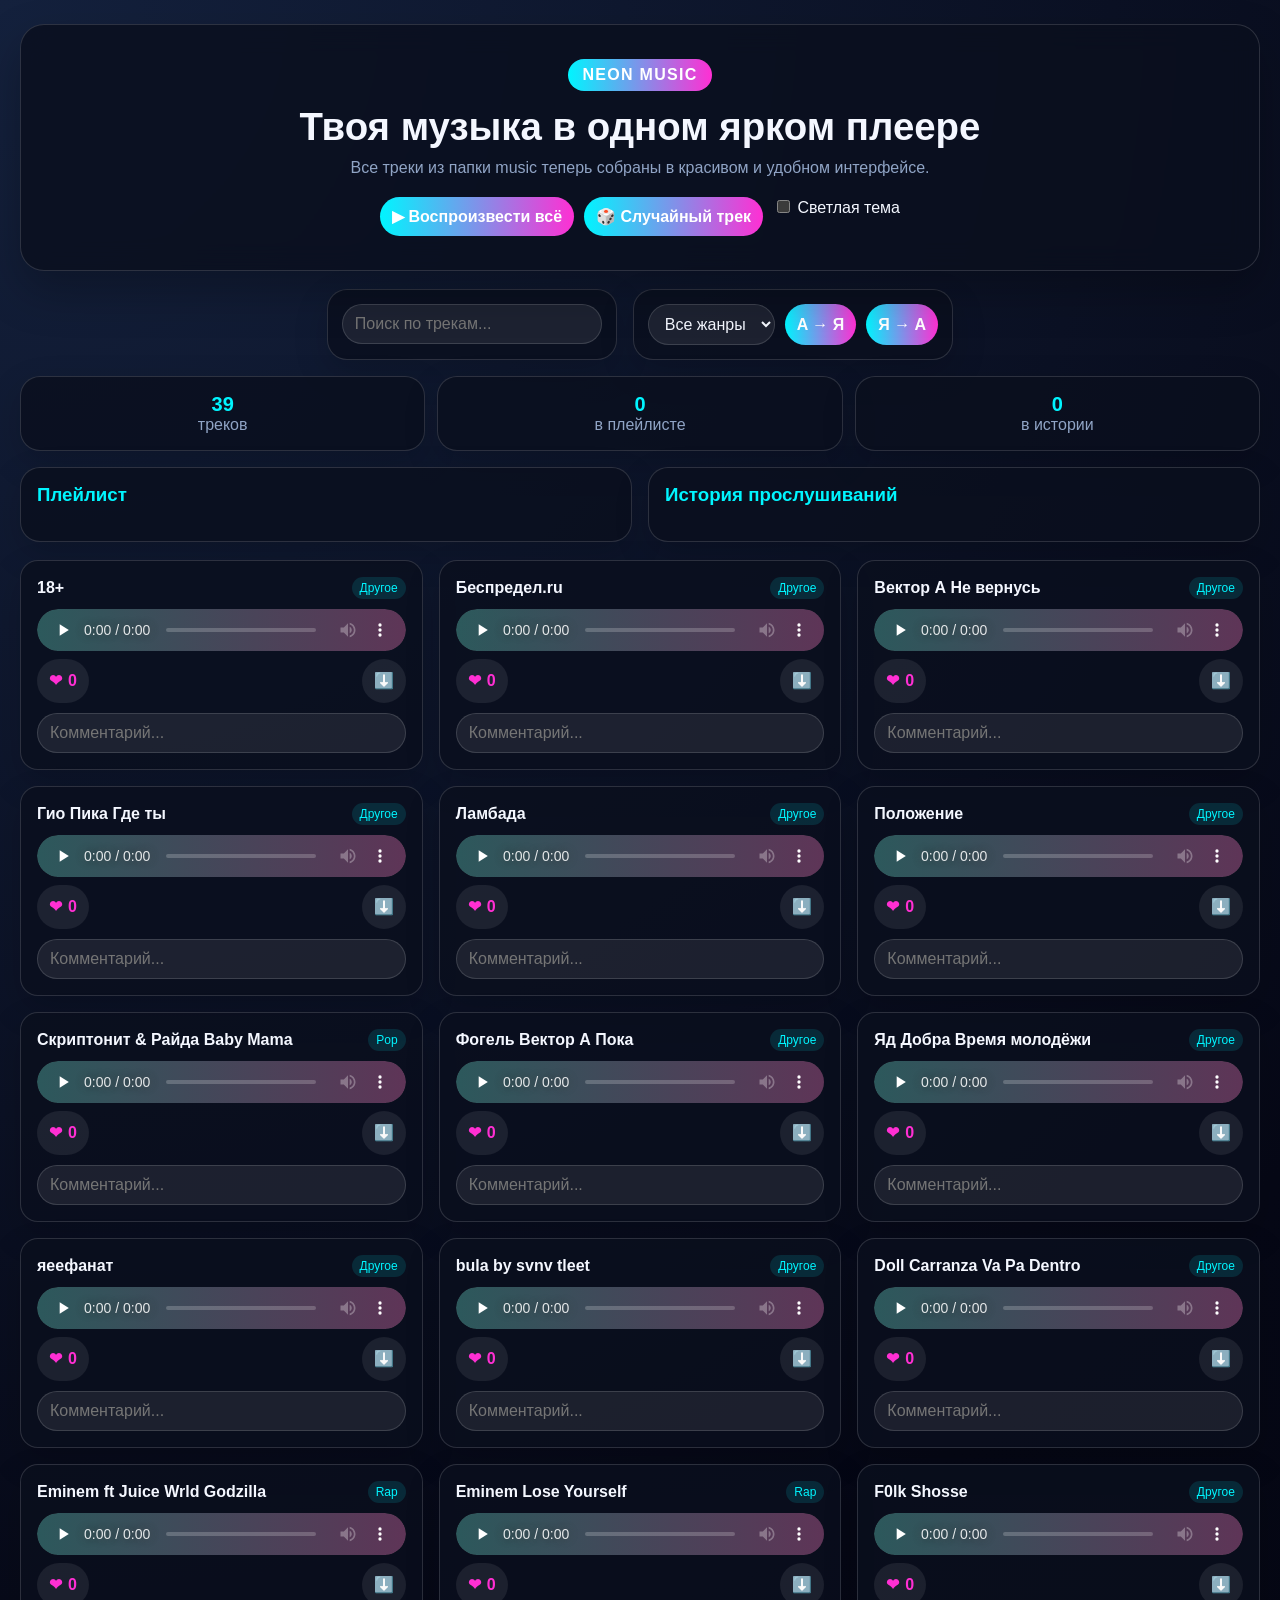
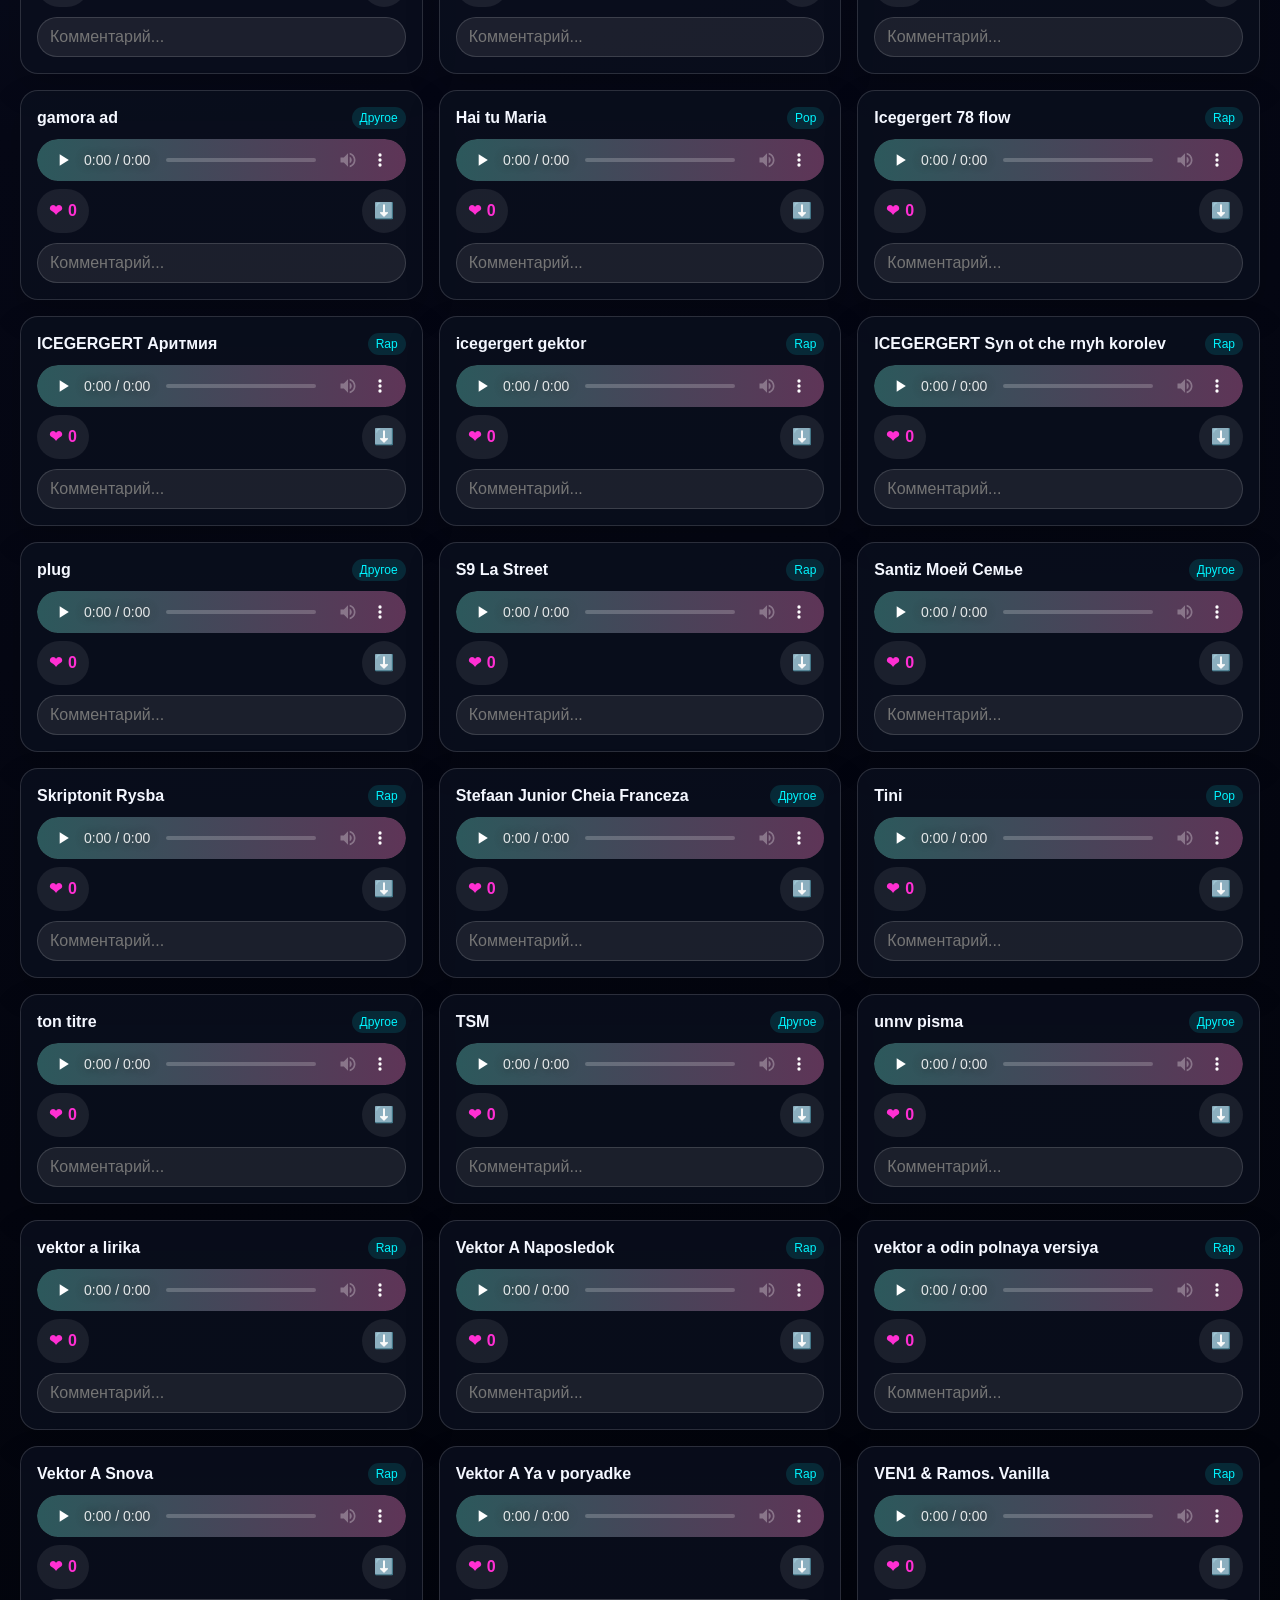
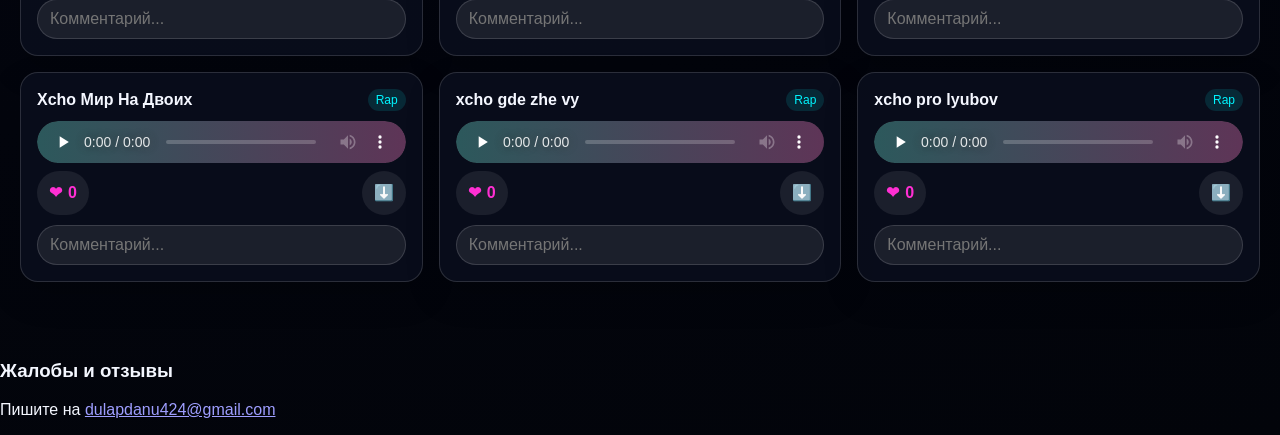
==== index.html @ ed9621d1 "Add files via upload" ====
<!DOCTYPE html>
<html lang="ru">
<head>
  <meta charset="UTF-8">
  <meta name="viewport" content="width=device-width, initial-scale=1.0">
  <title>Neon Music</title>
  <link rel="stylesheet" href="body.css">
</head>
<body>
  <div class="site-shell">
    <header class="hero">
      <div class="hero-badge">Neon Music</div>
      <h1>Твоя музыка в одном ярком плеере</h1>
      <p>Все треки из папки music теперь собраны в красивом и удобном интерфейсе.</p>
      <div class="hero-actions">
        <button onclick="playPlaylist()">▶ Воспроизвести всё</button>
        <button onclick="randomTrack()">🎲 Случайный трек</button>
        <label class="theme-switch"><input type="checkbox" id="themeToggle" onchange="toggleTheme()"> Светлая тема</label>
      </div>
    </header>

    <section class="controls">
      <div class="search-card">
        <input type="text" id="searchInput" placeholder="Поиск по трекам..." oninput="renderTracks()">
      </div>
      <div class="filters-card">
        <select id="genreFilter" onchange="renderTracks()">
          <option value="">Все жанры</option>
          <option value="rap">Rap</option>
          <option value="pop">Pop</option>
          <option value="other">Другое</option>
        </select>
        <button onclick="sortTracks('asc')">A → Я</button>
        <button onclick="sortTracks('desc')">Я → A</button>
      </div>
    </section>

    <section class="stats">
      <div class="stat-card">
        <strong id="trackCount">0</strong>
        <span>треков</span>
      </div>
      <div class="stat-card">
        <strong id="playlistCount">0</strong>
        <span>в плейлисте</span>
      </div>
      <div class="stat-card">
        <strong id="historyCount">0</strong>
        <span>в истории</span>
      </div>
    </section>

    <section class="content-grid">
      <div class="panel">
        <h3>Плейлист</h3>
        <ul id="playlistList"></ul>
      </div>
      <div class="panel">
        <h3>История прослушиваний</h3>
        <ul id="historyList"></ul>
      </div>
    </section>

    <section class="grid" id="tracksGrid"></section>
  </div>

  <div id="notification" class="notification"></div>

  <section class="support-section">
    <h3>Жалобы и отзывы</h3>
    <p>Пишите на <a href="mailto:dulapdanu424@gmail.com">dulapdanu424@gmail.com</a></p>
  </section>

  <script>
    const STORAGE_KEY = 'neonMusicState_v2';
    const initialFiles = [
      '18+.mp3',
      'bula-by-svnv-tleet.mp3',
      'Doll Carranza Va Pa Dentro.mp3',
      'Eminem - Lose Yourself.mp3',
      'Eminem_ft_Juice_Wrld_-_Godzilla.mp3',
      'F0lk_Shosse.mp3',
      'gamora-ad.mp3',
      'Hai_tu_Maria.mp3',
      'ICEGERGERT - Аритмия.mp3',
      'icegergert-gektor.mp3',
      'Icegergert_78_flow.mp3',
      'ICEGERGERT_Syn_ot_che_rnyh_korolev.mp3',
      'plug.mp3',
      'S9 La Street.mp3',
      'Santiz_-_Моей_Семье.mp3',
      'Skriptonit_Rysba.mp3',
      'Stefaan Junior - Cheia Franceza.mp3',
      'Tini.mp4',
      'ton_titre.mp3',
      'TSM.mp3',
      'unnv_pisma.mp3',
      'vektor-a-lirika.mp3',
      'vektor-a-odin-polnaya-versiya.mp3',
      'Vektor_A_-_Naposledok.mp3',
      'Vektor_A_Snova.mp3',
      'Vektor_A_Ya_v_poryadke.mp3',
      'VEN1 & Ramos. - Vanilla.mp3',
      'Xcho - Мир На Двоих.mp3',
      'xcho-gde-zhe-vy.mp3',
      'xcho-pro-lyubov.mp3',
      'Беспредел.ru.mp3',
      'Вектор А - Не вернусь.mp3',
      'Гио Пика - Где ты.mp3',
      'Ламбада.mp3',
      'Положение.mp4',
      'Скриптонит & Райда - Baby Mama.mp3',
      'Фогель Вектор А - Пока.mp3',
      'Яд Добра - Время молодёжи.mp3',
      'яеефанат.mp3'
    ];

    let trackData = [];
    let currentSort = 'asc';
    const playlist = [];
    const history = [];

    function formatTitle(file) {
      return file
        .replace(/\.(mp3|mpeg|mp4)$/i, '')
        .replace(/[_-]+/g, ' ')
        .replace(/\s+/g, ' ')
        .trim();
    }

    function detectGenre(file) {
      const lower = file.toLowerCase();
      if (/(eminem|skriptonit|icegergert|vektor|xcho|s9|ramos|rap)/i.test(lower)) return 'rap';
      if (/(maria|vanilla|love|baby|last|pop|tini)/i.test(lower)) return 'pop';
      return 'other';
    }

    function buildSourcePath(file) {
      return encodeURI(file);
    }

    function getInitialTracks() {
      return initialFiles.map((file, index) => ({
        id: `initial-${index}`,
        title: formatTitle(file),
        file,
        sourcePath: buildSourcePath(file),
        genre: detectGenre(file),
        likes: 0,
        comments: []
      }));
    }

    function saveState(data) {
      localStorage.setItem(STORAGE_KEY, JSON.stringify(data));
    }

    function loadState() {
      try {
        const raw = localStorage.getItem(STORAGE_KEY);
        if (raw) {
          const parsed = JSON.parse(raw);
          if (Array.isArray(parsed) && parsed.length) {
            return parsed;
          }
        }
      } catch (error) {
        console.warn('Не удалось прочитать локальное хранилище', error);
      }
      const initial = getInitialTracks();
      saveState(initial);
      return initial;
    }

    function escapeHtml(text) {
      return String(text)
        .replace(/&/g, '&amp;')
        .replace(/</g, '&lt;')
        .replace(/>/g, '&gt;')
        .replace(/\"/g, '&quot;')
        .replace(/'/g, '&#39;');
    }

    async function loadTracks() {
      trackData = loadState();
      renderTracks();
    }

    function createTrackCard(track) {
      const card = document.createElement('article');
      card.className = 'track-card';
      card.dataset.genre = track.genre;
      const source = track.sourcePath || buildSourcePath(track.file);
      const commentsMarkup = (track.comments || []).map(comment => `<p class="comment-item">${escapeHtml(comment.text)}</p>`).join('');
      card.innerHTML = `
        <div class="track-top">
          <h3>${escapeHtml(track.title)}</h3>
          <span class="genre-pill">${track.genre === 'rap' ? 'Rap' : track.genre === 'pop' ? 'Pop' : 'Другое'}</span>
        </div>
        <audio controls preload="none">
          <source src="${source}" type="audio/mpeg">
        </audio>
        <div class="track-actions">
          <button class="like-btn" onclick="likeTrack(this, '${track.id}')" title="Поставить лайк">
            <span class="like-icon">❤</span>
            <span class="like-count">${track.likes || 0}</span>
          </button>
          <a class="download-btn" href="${source}" download title="Скачать трек">⬇️</a>
        </div>
        <div class="comments-box">
          ${commentsMarkup}
          <input type="text" class="comment-input" placeholder="Комментарий..." onkeydown="if(event.key==='Enter'){ addComment(this, '${track.id}') }">
        </div>
      `;
      return card;
    }

    function renderTracks() {
      const query = document.getElementById('searchInput').value.toLowerCase();
      const genre = document.getElementById('genreFilter').value;
      const grid = document.getElementById('tracksGrid');
      const filtered = trackData.filter(track => {
        const matchesQuery = track.title.toLowerCase().includes(query) || (track.sourcePath || '').toLowerCase().includes(query);
        const matchesGenre = !genre || track.genre === genre;
        return matchesQuery && matchesGenre;
      });

      const sorted = [...filtered].sort((a, b) => {
        const result = a.title.localeCompare(b.title, 'ru');
        return currentSort === 'asc' ? result : -result;
      });

      grid.innerHTML = '';
      sorted.forEach(track => grid.appendChild(createTrackCard(track)));
      document.getElementById('trackCount').textContent = sorted.length;
      bindAudioEvents();
    }

    function sortTracks(order) {
      currentSort = order;
      renderTracks();
      showNotification(order === 'asc' ? 'Сортировка: от А до Я' : 'Сортировка: от Я до А');
    }

    function likeTrack(btn, trackId) {
      const current = trackData.find(track => track.id === trackId);
      if (!current) return;
      const liked = btn.classList.toggle('liked');
      const count = btn.querySelector('.like-count');
      current.likes = Math.max(0, Number(current.likes || 0) + (liked ? 1 : -1));
      count.textContent = current.likes;
      saveState(trackData);
      showNotification('Лайк обновлён');
    }

    function addComment(input, trackId) {
      const text = input.value.trim();
      if (!text) return;
      const current = trackData.find(track => track.id === trackId);
      if (!current) return;
      current.comments = current.comments || [];
      current.comments.push({ id: Date.now().toString(), text });
      input.value = '';
      saveState(trackData);
      renderTracks();
      showNotification('Комментарий добавлен');
    }

    function randomTrack() {
      const cards = Array.from(document.querySelectorAll('.track-card'));
      const visible = cards.filter(card => card.style.display !== 'none');
      if (!visible.length) return;
      const index = Math.floor(Math.random() * visible.length);
      visible[index].querySelector('audio').play();
      showNotification(`Случайный трек: ${visible[index].querySelector('h3').textContent}`);
    }

    function toggleTheme() {
      document.body.classList.toggle('light-theme');
    }

    function showNotification(message) {
      const notif = document.getElementById('notification');
      notif.textContent = message;
      notif.classList.add('show');
      clearTimeout(showNotification.timeout);
      showNotification.timeout = setTimeout(() => notif.classList.remove('show'), 2200);
    }

    function bindAudioEvents() {
      const audios = document.querySelectorAll('.track-card audio');
      audios.forEach(audio => {
        audio.onplay = () => {
          audios.forEach(other => {
            if (other !== audio) {
              other.pause();
              other.currentTime = 0;
            }
          });
          const title = audio.closest('.track-card').querySelector('h3').textContent;
          if (!history.includes(title)) {
            history.unshift(title);
            updateHistory();
          }
          if (!playlist.includes(title)) {
            playlist.push(title);
            updatePlaylist();
          }
        };
      });
    }

    function updatePlaylist() {
      const list = document.getElementById('playlistList');
      list.innerHTML = '';
      playlist.slice(0, 8).forEach(track => {
        const li = document.createElement('li');
        li.textContent = track;
        list.appendChild(li);
      });
      document.getElementById('playlistCount').textContent = playlist.length;
    }

    function updateHistory() {
      const list = document.getElementById('historyList');
      list.innerHTML = '';
      history.slice(0, 8).forEach(track => {
        const li = document.createElement('li');
        li.textContent = track;
        list.appendChild(li);
      });
      document.getElementById('historyCount').textContent = history.length;
    }

    function playPlaylist() {
      const audios = Array.from(document.querySelectorAll('.track-card audio'));
      if (!audios.length) return;
      let index = 0;
      const playNext = () => {
        if (index >= audios.length) return;
        audios[index].play();
        audios[index].onended = () => {
          index += 1;
          playNext();
        };
      };
      playNext();
      showNotification('Воспроизведение всего плейлиста');
    }

    loadTracks();
    updatePlaylist();
    updateHistory();
  </script>
</body>
</html>
---- body.css ----
:root {
  color-scheme: dark;
  --bg: #060816;
  --panel: rgba(10, 15, 30, 0.82);
  --panel-2: rgba(255, 255, 255, 0.08);
  --text: #f4f7ff;
  --muted: #90a4c5;
  --accent: #00f5ff;
  --accent-2: #ff2fd3;
  --border: rgba(255, 255, 255, 0.14);
}

* { box-sizing: border-box; }
body {
  margin: 0;
  min-height: 100vh;
  font-family: 'Segoe UI', Tahoma, Geneva, Verdana, sans-serif;
  color: var(--text);
  background: radial-gradient(circle at top left, #14213d 0%, #060816 45%, #02040a 100%);
}

body.light-theme {
  color-scheme: light;
  --bg: #f7f8ff;
  --panel: rgba(255,255,255,0.78);
  --panel-2: rgba(255,255,255,0.7);
  --text: #14213d;
  --muted: #51627a;
  --accent: #0f8fff;
  --accent-2: #ff4eb8;
  --border: rgba(20, 33, 61, 0.12);
  background: linear-gradient(135deg, #e5f0ff 0%, #ffe1f5 100%);
}

.site-shell {
  max-width: 1400px;
  margin: 0 auto;
  padding: 24px 20px 60px;
}

.hero {
  text-align: center;
  padding: 34px 24px;
  border: 1px solid var(--border);
  border-radius: 24px;
  background: var(--panel);
  backdrop-filter: blur(14px);
  box-shadow: 0 20px 45px rgba(0, 0, 0, 0.25);
}

.hero-badge {
  display: inline-block;
  padding: 7px 14px;
  border-radius: 999px;
  background: linear-gradient(90deg, var(--accent), var(--accent-2));
  color: #fff;
  font-weight: 700;
  letter-spacing: 0.08em;
  text-transform: uppercase;
  margin-bottom: 14px;
}

.hero h1 {
  margin: 0 0 10px;
  font-size: clamp(1.8rem, 3vw, 2.8rem);
}

.hero p {
  margin: 0 auto 20px;
  max-width: 700px;
  color: var(--muted);
  font-size: 1rem;
}

.hero-actions, .filters-card, .controls {
  display: flex;
  flex-wrap: wrap;
  justify-content: center;
  gap: 10px;
}

button, select, input {
  font: inherit;
}

button, select, .theme-switch input {
  cursor: pointer;
}

button, select, input[type="text"], input[type="file"], input[type="submit"] {
  padding: 10px 12px;
  border-radius: 999px;
  border: 1px solid var(--border);
  background: var(--panel-2);
  color: var(--text);
}

button {
  background: linear-gradient(90deg, var(--accent), var(--accent-2));
  color: white;
  font-weight: 700;
  border: none;
}

input[type="text"] {
  min-width: 260px;
}

.controls {
  margin-top: 18px;
  gap: 16px;
}

.search-card, .filters-card, .upload-section, .panel, .stat-card {
  border: 1px solid var(--border);
  background: var(--panel);
  border-radius: 20px;
  box-shadow: 0 12px 35px rgba(0, 0, 0, 0.16);
}

.search-card, .filters-card {
  padding: 14px;
}

.stats {
  margin-top: 16px;
  display: grid;
  grid-template-columns: repeat(3, minmax(0, 1fr));
  gap: 12px;
}

.stat-card {
  padding: 16px;
  text-align: center;
}

.stat-card strong {
  display: block;
  font-size: 1.25rem;
  color: var(--accent);
}

.stat-card span {
  color: var(--muted);
}

.upload-section {
  margin-top: 16px;
  padding: 18px;
  text-align: center;
}

.upload-section h2 {
  margin-top: 0;
}

.upload-section form {
  display: flex;
  flex-wrap: wrap;
  justify-content: center;
  gap: 10px;
}

#uploadMsg {
  margin-top: 10px;
  color: var(--accent);
  min-height: 1.2em;
}

.content-grid {
  display: grid;
  grid-template-columns: repeat(2, minmax(0, 1fr));
  gap: 16px;
  margin-top: 16px;
}

.panel {
  padding: 16px;
}

.panel h3 {
  margin-top: 0;
  color: var(--accent);
}

.panel ul {
  list-style: none;
  padding: 0;
  margin: 0;
  display: grid;
  gap: 8px;
}

.panel li {
  color: var(--muted);
  padding: 8px 10px;
  border-radius: 10px;
  background: var(--panel-2);
}

.grid {
  margin-top: 18px;
  display: grid;
  grid-template-columns: repeat(3, minmax(0, 1fr));
  gap: 16px;
}

.track-card {
  padding: 16px;
  border: 1px solid var(--border);
  background: var(--panel);
  border-radius: 18px;
  box-shadow: 0 14px 35px rgba(0, 0, 0, 0.16);
  transition: transform 0.2s ease, box-shadow 0.2s ease;
}

.track-card:hover {
  transform: translateY(-4px);
  box-shadow: 0 16px 38px rgba(0, 0, 0, 0.24);
}

.track-top {
  display: flex;
  align-items: center;
  justify-content: space-between;
  gap: 10px;
  margin-bottom: 10px;
}

.track-top h3 {
  margin: 0;
  font-size: 1rem;
}

.genre-pill {
  padding: 4px 8px;
  border-radius: 999px;
  font-size: 0.75rem;
  background: rgba(0, 245, 255, 0.12);
  color: var(--accent);
  white-space: nowrap;
}

audio {
  width: 100%;
  margin: 8px 0;
  display: block;
  height: 42px;
  border-radius: 999px;
  overflow: hidden;
}

audio::-webkit-media-controls-panel {
  background: linear-gradient(90deg, rgba(0, 245, 255, 0.18), rgba(255, 47, 211, 0.2));
  border-radius: 999px;
}

.track-actions {
  display: flex;
  justify-content: space-between;
  align-items: center;
  gap: 8px;
  margin-top: 8px;
}

.like-btn,
.download-btn {
  display: inline-flex;
  align-items: center;
  justify-content: center;
  min-width: 44px;
  min-height: 44px;
  border-radius: 999px;
  background: var(--panel-2);
  color: var(--accent-2);
  padding: 0 12px;
  font-size: 1rem;
  text-decoration: none;
  transition: transform 0.2s ease, background 0.2s ease, color 0.2s ease;
}

.like-btn:hover,
.download-btn:hover {
  transform: translateY(-1px);
  background: rgba(0, 245, 255, 0.14);
}

.like-btn {
  border: none;
  gap: 6px;
}

.like-btn.liked {
  color: var(--accent);
}

.download-btn {
  color: var(--accent);
}

.comments-box {
  margin-top: 10px;
  display: grid;
  gap: 6px;
}

.comment-item {
  margin: 0;
  padding: 6px 8px;
  border-radius: 8px;
  background: var(--panel-2);
  color: var(--muted);
  font-size: 0.9rem;
}

.comment-input {
  width: 100%;
  padding: 8px 10px;
  border-radius: 999px;
  border: 1px solid var(--border);
  background: var(--panel-2);
  color: var(--text);
}

.notification {
  position: fixed;
  right: 20px;
  bottom: 20px;
  background: var(--panel);
  color: var(--text);
  border: 1px solid var(--border);
  padding: 12px 16px;
  border-radius: 12px;
  opacity: 0;
  pointer-events: none;
  transform: translateY(10px);
  transition: 0.2s ease;
  z-index: 1000;
}

.notification.show {
  opacity: 1;
  transform: translateY(0);
}

@media (max-width: 980px) {
  .grid {
    grid-template-columns: repeat(2, minmax(0, 1fr));
  }
  .stats, .content-grid {
    grid-template-columns: 1fr;
  }
}

@media (max-width: 640px) {
  .site-shell {
    padding: 14px 12px 40px;
  }
  .grid {
    grid-template-columns: 1fr;
  }
  .upload-section form {
    flex-direction: column;
  }
  input[type="text"], input[type="file"] {
    width: 100%;
  }
}
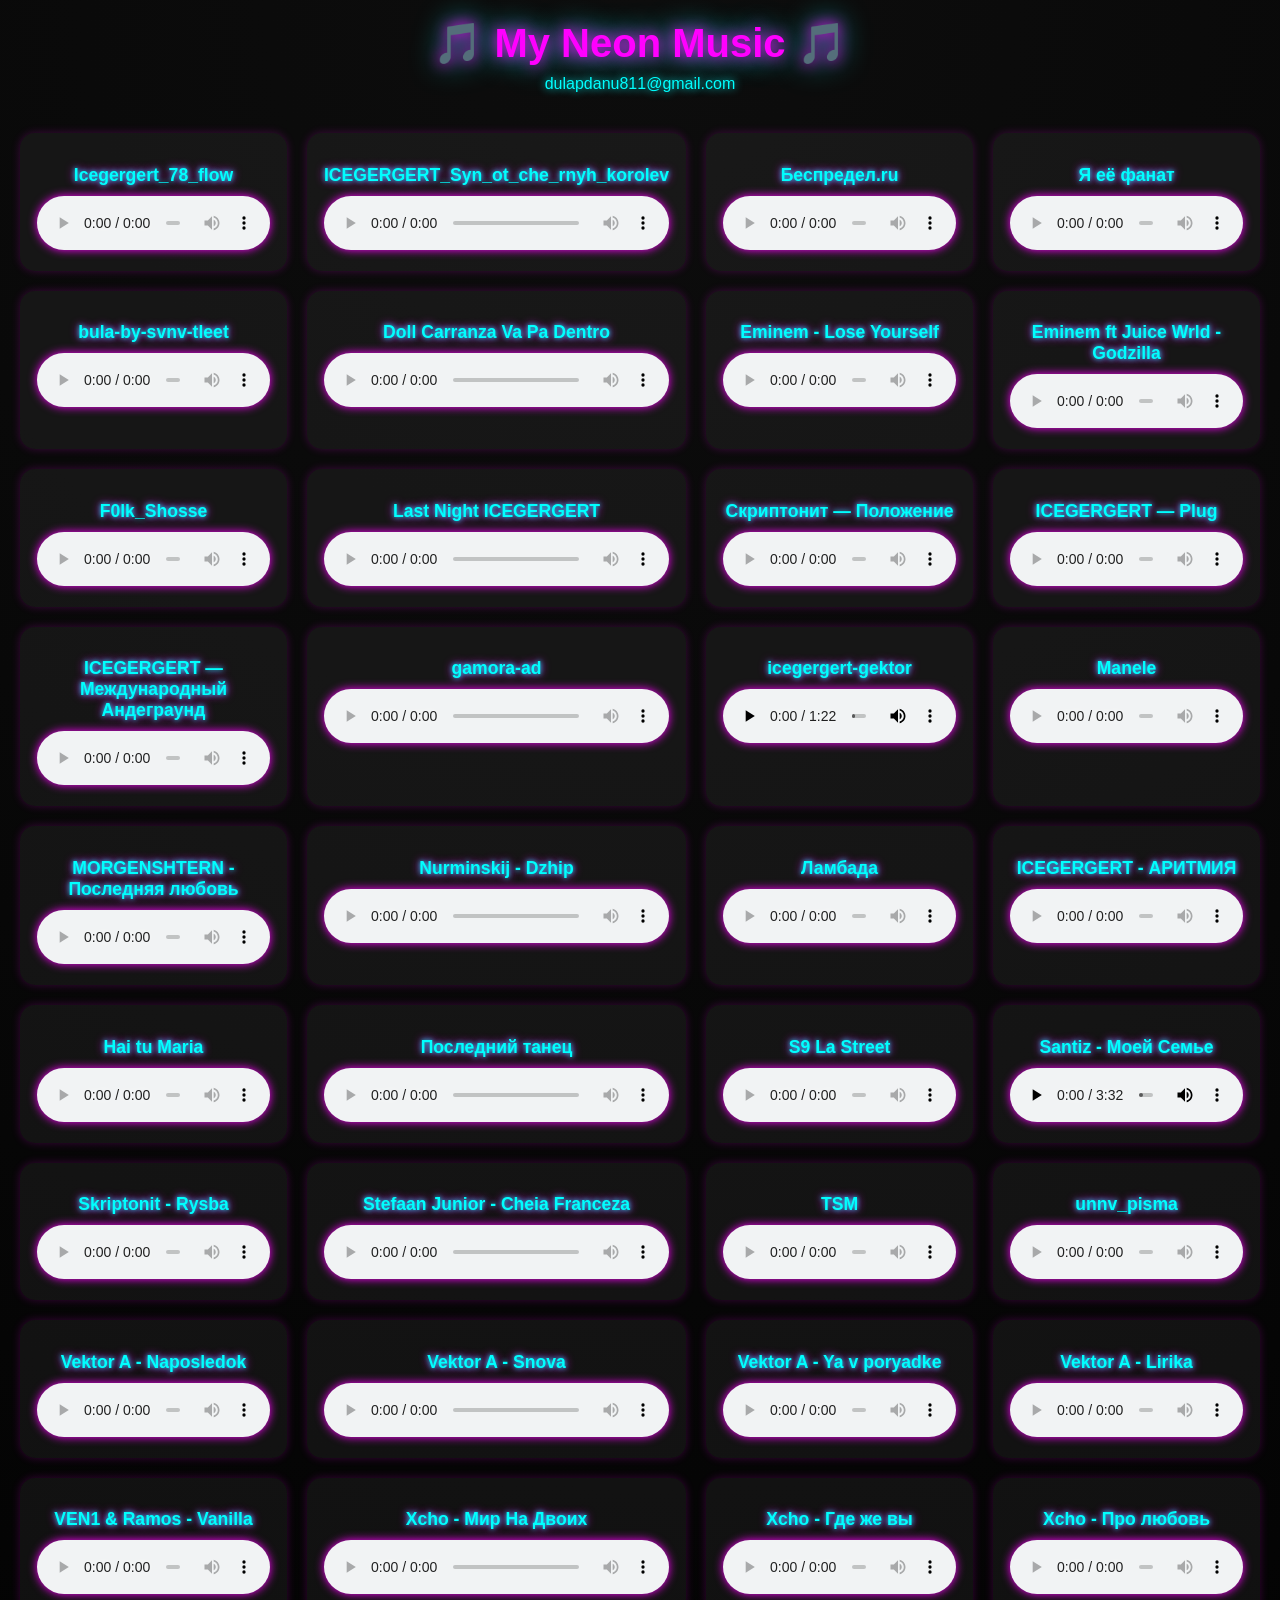
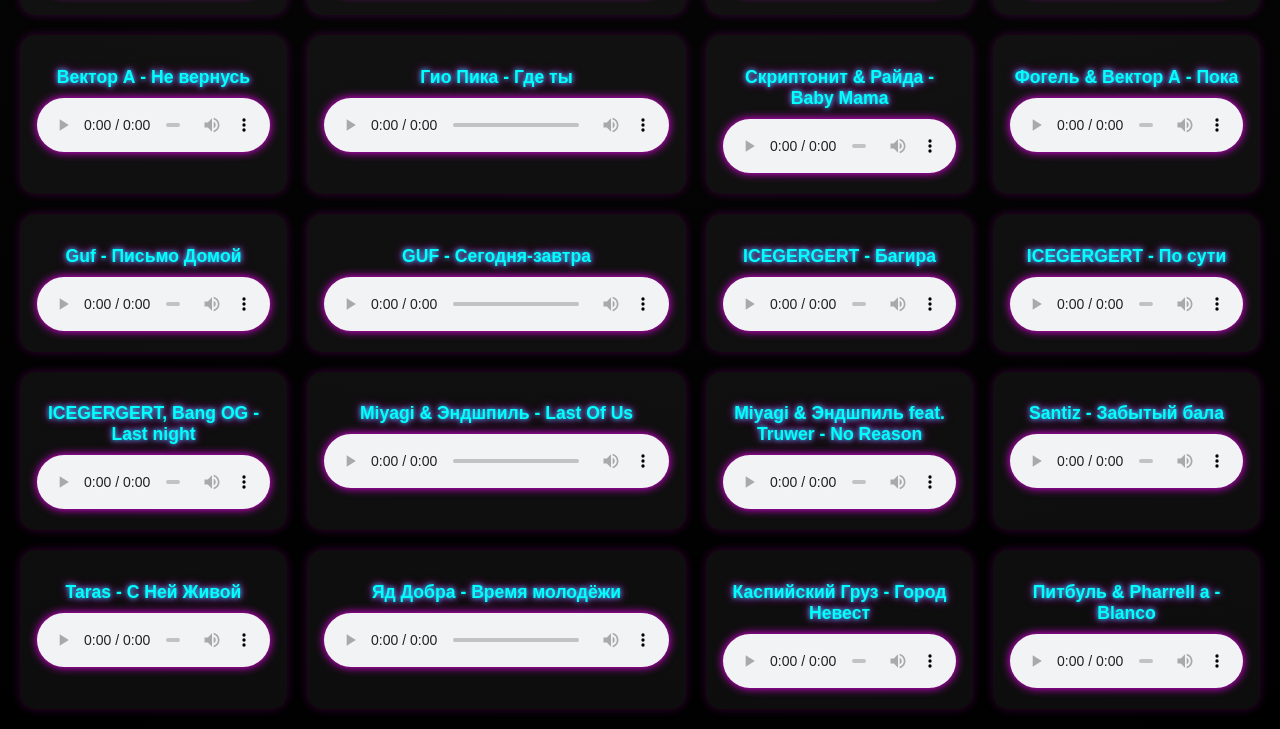
==== commit fb93faa8: "Add files via upload" ====
--- a/index.html
+++ b/index.html
@@ -2,355 +2,97 @@
 <html lang="ru">
 <head>
   <meta charset="UTF-8">
-  <meta name="viewport" content="width=device-width, initial-scale=1.0">
-  <title>Neon Music</title>
+  <title>My Neon Music</title>
   <link rel="stylesheet" href="body.css">
 </head>
 <body>
-  <div class="site-shell">
-    <header class="hero">
-      <div class="hero-badge">Neon Music</div>
-      <h1>Твоя музыка в одном ярком плеере</h1>
-      <p>Все треки из папки music теперь собраны в красивом и удобном интерфейсе.</p>
-      <div class="hero-actions">
-        <button onclick="playPlaylist()">▶ Воспроизвести всё</button>
-        <button onclick="randomTrack()">🎲 Случайный трек</button>
-        <label class="theme-switch"><input type="checkbox" id="themeToggle" onchange="toggleTheme()"> Светлая тема</label>
-      </div>
-    </header>
+  <h1>🎵 My Neon Music 🎵</h1>
+  <p class="email">dulapdanu811@gmail.com</p>
 
-    <section class="controls">
-      <div class="search-card">
-        <input type="text" id="searchInput" placeholder="Поиск по трекам..." oninput="renderTracks()">
-      </div>
-      <div class="filters-card">
-        <select id="genreFilter" onchange="renderTracks()">
-          <option value="">Все жанры</option>
-          <option value="rap">Rap</option>
-          <option value="pop">Pop</option>
-          <option value="other">Другое</option>
-        </select>
-        <button onclick="sortTracks('asc')">A → Я</button>
-        <button onclick="sortTracks('desc')">Я → A</button>
-      </div>
-    </section>
+  <div class="grid">
+    <!-- Колонка 1 -->
+    <div class="column">
+      <div class="track"><h2>Icegergert_78_flow</h2><audio controls><source src="Icegergert_78_flow.mp3" type="audio/mpeg"></audio></div>
+      <div class="track"><h2>ICEGERGERT_Syn_ot_che_rnyh_korolev</h2><audio controls><source src="ICEGERGERT_Syn_ot_che_rnyh_korolev.mp3" type="audio/mpeg"></audio></div>
+      <div class="track"><h2>Беспредел.ru</h2><audio controls><source src="Беспредел.ru.mp3" type="audio/mpeg"></audio></div>
+      <div class="track"><h2>Я её фанат</h2><audio controls><source src="яеефанат.mp3" type="audio/mpeg"></audio></div>
+      <div class="track"><h2>bula-by-svnv-tleet</h2><audio controls><source src="bula-by-svnv-tleet.mp3" type="audio/mpeg"></audio></div>
+      <div class="track"><h2>Doll Carranza Va Pa Dentro</h2><audio controls><source src="Doll Carranza Va Pa Dentro.mp3" type="audio/mpeg"></audio></div>
+      <div class="track"><h2>Eminem - Lose Yourself</h2><audio controls><source src="Eminem - Lose Yourself.mp3" type="audio/mpeg"></audio></div>
+      <div class="track"><h2>Eminem ft Juice Wrld - Godzilla</h2><audio controls><source src="Eminem_ft_Juice_Wrld_-_Godzilla.mp3" type="audio/mpeg"></audio></div>
+      <div class="track"><h2>F0lk_Shosse</h2><audio controls><source src="F0lk_Shosse.mp3" type="audio/mpeg"></audio></div>
+      <div class="track"><h2>Last Night ICEGERGERT</h2><audio controls><source src="ton_titre.mp3.mp3" type="audio/mpeg"></audio></div>
+    </div>
 
-    <section class="stats">
-      <div class="stat-card">
-        <strong id="trackCount">0</strong>
-        <span>треков</span>
-      </div>
-      <div class="stat-card">
-        <strong id="playlistCount">0</strong>
-        <span>в плейлисте</span>
-      </div>
-      <div class="stat-card">
-        <strong id="historyCount">0</strong>
-        <span>в истории</span>
-      </div>
-    </section>
+    <!-- Колонка 2 -->
+    <div class="column">
+      <div class="track"><h2>Скриптонит — Положение</h2><audio controls><source src="Положение.mp3.mp4" type="audio/mpeg"></audio></div>
+      <div class="track"><h2>ICEGERGERT — Plug</h2><audio controls><source src="plug.mp3.mp3" type="audio/mpeg"></audio></div>
+      <div class="track"><h2>ICEGERGERT — Международный Андеграунд</h2><audio controls><source src="last.mp3.mp3" type="audio/mpeg"></audio></div>
+      <div class="track"><h2>gamora-ad</h2><audio controls><source src="gamora-ad.mp3" type="audio/mpeg"></audio></div>
+      <div class="track"><h2>icegergert-gektor</h2><audio controls><source src="icegergert-gektor.mp3" type="audio/mpeg"></audio></div>
+      <div class="track"><h2>Manele</h2><audio controls><source src="Manele.mp3" type="audio/mpeg"></audio></div>
+      <div class="track"><h2>MORGENSHTERN - Последняя любовь</h2><audio controls><source src="MORGENSHTERN-Последняя_любовь.mp3" type="audio/mpeg"></audio></div>
+      <div class="track"><h2>Nurminskij - Dzhip</h2><audio controls><source src="Nurminskij_Dzhip.mp3" type="audio/mpeg"></audio></div>
+      <div class="track"><h2>Ламбада</h2><audio controls><source src="Ламбада.mp3" type="audio/mpeg"></audio></div>
+      <div class="track"><h2>ICEGERGERT - АРИТМИЯ</h2><audio controls><source src="ICEGERGERT - АРИТМИЯ.mp3" type="audio/mpeg"></audio></div>
+    </div>
 
-    <section class="content-grid">
-      <div class="panel">
-        <h3>Плейлист</h3>
-        <ul id="playlistList"></ul>
-      </div>
-      <div class="panel">
-        <h3>История прослушиваний</h3>
-        <ul id="historyList"></ul>
-      </div>
-    </section>
+    <!-- Колонка 3 -->
+    <div class="column">
+      <div class="track"><h2>Hai tu Maria</h2><audio controls><source src="Hai_tu_Maria.mp3" type="audio/mpeg"></audio></div>
+      <div class="track"><h2>Последний танец</h2><audio controls><source src="Tini.mp4" type="audio/mpeg"></audio></div>
+      <div class="track"><h2>S9 La Street</h2><audio controls><source src="S9 La Street.mp3" type="audio/mpeg"></audio></div>
+      <div class="track"><h2>Santiz - Моей Семье</h2><audio controls><source src="Santiz_-_Моей_Семье.mp3" type="audio/mpeg"></audio></div>
+      <div class="track"><h2>Skriptonit - Rysba</h2><audio controls><source src="Skriptonit_Rysba.mp3" type="audio/mpeg"></audio></div>
+      <div class="track"><h2>Stefaan Junior - Cheia Franceza</h2><audio controls><source src="Stefaan Junior - Cheia Franceza.mp3" type="audio/mpeg"></audio></div>
+      <div class="track"><h2>TSM</h2><audio controls><source src="TSM.mp3" type="audio/mpeg"></audio></div>
+      <div class="track"><h2>unnv_pisma</h2><audio controls><source src="unnv_pisma.mp3" type="audio/mpeg"></audio></div>
+      <div class="track"><h2>Vektor A - Naposledok</h2><audio controls><source src="Vektor_A_-_Naposledok.mp3" type="audio/mpeg"></audio></div>
+      <div class="track"><h2>Vektor A - Snova</h2><audio controls><source src="Vektor_A_Snova.mp3" type="audio/mpeg"></audio></div>
+    </div>
 
-    <section class="grid" id="tracksGrid"></section>
+    <!-- Колонка 4 -->
+    <div class="column">
+      <div class="track"><h2>Vektor A - Ya v poryadke</h2><audio controls><source src="Vektor_A_Ya_v_poryadke.mp3" type="audio/mpeg"></audio></div>
+      <div class="track"><h2>Vektor A - Lirika</h2><audio controls><source src="vektor-a-lirika.mp3" type="audio/mpeg"></audio></div>
+      <div class="track"><h2>VEN1 & Ramos - Vanilla</h2><audio controls><source src="VEN1 & Ramos. - Vanilla.mp3" type="audio/mpeg"></audio></div>
+      <div class="track"><h2>Xcho - Мир На Двоих</h2><audio controls><source src="Xcho - Мир На Двоих.mp3" type="audio/mpeg"></audio></div>
+      <div class="track"><h2>Xcho - Где же вы</h2><audio controls><source src="xcho-gde-zhe-vy.mp3" type="audio/mpeg"></audio></div>
+      <div class="track"><h2>Xcho - Про любовь</h2><audio controls><source src="xcho-pro-lyubov.mp3" type="audio/mpeg"></audio></div>
+      <div class="track"><h2>Вектор А - Не вернусь</h2><audio controls><source src="Вектор А - Не вернусь.mp3" type="audio/mpeg"></audio></div>
+      <div class="track"><h2>Гио Пика - Где ты</h2><audio controls><source src="Гио Пика - Где ты.mp3" type="audio/mpeg"></audio></div>
+      <div class="track"><h2>Скриптонит & Райда - Baby Mama</h2><audio controls><source src="Скриптонит & Райда - Baby Mama.mp3" type="audio/mpeg"></audio></div>
+      <div class="track"><h2>Фогель & Вектор А - Пока</h2><audio controls><source src="Фогель Вектор А - Пока.mp3" type="audio/mpeg"></audio></div>
+      <div class="track"><h2>Guf - Письмо Домой</h2><audio controls><source src="Guf - Письмо Домой.mp3" type="audio/mpeg"></audio></div>
+      <div class="track"><h2>GUF - Сегодня-завтра</h2><audio controls><source src="GUF - Сегодня-завтра - startpesni.org.mp3" type="audio/mpeg"></audio></div>
+      <div class="track"><h2>ICEGERGERT - Багира</h2><audio controls><source src="ICEGERGERT - Багира.mp3" type="audio/mpeg"></audio></div>
+      <div class="track"><h2>ICEGERGERT - По сути</h2><audio controls><source src="ICEGERGERT - По сути.mp3" type="audio/mpeg"></audio></div>
+      <div class="track"><h2>ICEGERGERT, Bang OG - Last night</h2><audio controls><source src="ICEGERGERT, Bang OG - Last night.mp3" type="audio/mpeg"></audio></div>
+      <div class="track"><h2>Miyagi & Эндшпиль - Last Of Us</h2><audio controls><source src="Miyagi & Эндшпиль - Last Of Us.mp3" type="audio/mpeg"></audio></div>
+      <div class="track"><h2>Miyagi & Эндшпиль feat. Truwer - No Reason</h2><audio controls><source src="Miyagi & Эндшпиль feat. Truwer - No Reason.mp3" type="audio/mpeg"></audio></div>
+      <div class="track"><h2>Santiz - Забытый бала</h2><audio controls><source src="Santiz_-_Zabytyj_bala_(SkySound.cc).mp3" type="audio/mpeg"></audio></div>
+      <div class="track"><h2>Taras - С Ней Живой</h2><audio controls><source src="Taras - С Ней Живой.mp3" type="audio/mpeg"></audio></div>
+      <div class="track"><h2>Яд Добра - Время молодёжи</h2><audio controls><source src="Яд Добра - Время молодёжи.mp3" type="audio/mpeg"></audio></div>
+      <div class="track"><h2>Каспийский Груз - Город Невест</h2><audio controls><source src="Каспийский Груз - Город Невест.mp3" type="audio/mpeg"></audio></div>
+      <div class="track"><h2>Питбуль & Pharrell a - Blanco</h2><audio controls><source src="Питбуль & Pharrell a - Blanco.mp3" type="audio/mpeg"></audio></div>
+    </div>
   </div>
 
-  <div id="notification" class="notification"></div>
+  <script>
+    document.addEventListener('DOMContentLoaded', () => {
+      const audios = document.querySelectorAll('audio');
 
-  <section class="support-section">
-    <h3>Жалобы и отзывы</h3>
-    <p>Пишите на <a href="mailto:dulapdanu424@gmail.com">dulapdanu424@gmail.com</a></p>
-  </section>
-
-  <script>
-    const STORAGE_KEY = 'neonMusicState_v2';
-    const initialFiles = [
-      '18+.mp3',
-      'bula-by-svnv-tleet.mp3',
-      'Doll Carranza Va Pa Dentro.mp3',
-      'Eminem - Lose Yourself.mp3',
-      'Eminem_ft_Juice_Wrld_-_Godzilla.mp3',
-      'F0lk_Shosse.mp3',
-      'gamora-ad.mp3',
-      'Hai_tu_Maria.mp3',
-      'ICEGERGERT - Аритмия.mp3',
-      'icegergert-gektor.mp3',
-      'Icegergert_78_flow.mp3',
-      'ICEGERGERT_Syn_ot_che_rnyh_korolev.mp3',
-      'plug.mp3',
-      'S9 La Street.mp3',
-      'Santiz_-_Моей_Семье.mp3',
-      'Skriptonit_Rysba.mp3',
-      'Stefaan Junior - Cheia Franceza.mp3',
-      'Tini.mp4',
-      'ton_titre.mp3',
-      'TSM.mp3',
-      'unnv_pisma.mp3',
-      'vektor-a-lirika.mp3',
-      'vektor-a-odin-polnaya-versiya.mp3',
-      'Vektor_A_-_Naposledok.mp3',
-      'Vektor_A_Snova.mp3',
-      'Vektor_A_Ya_v_poryadke.mp3',
-      'VEN1 & Ramos. - Vanilla.mp3',
-      'Xcho - Мир На Двоих.mp3',
-      'xcho-gde-zhe-vy.mp3',
-      'xcho-pro-lyubov.mp3',
-      'Беспредел.ru.mp3',
-      'Вектор А - Не вернусь.mp3',
-      'Гио Пика - Где ты.mp3',
-      'Ламбада.mp3',
-      'Положение.mp4',
-      'Скриптонит & Райда - Baby Mama.mp3',
-      'Фогель Вектор А - Пока.mp3',
-      'Яд Добра - Время молодёжи.mp3',
-      'яеефанат.mp3'
-    ];
-
-    let trackData = [];
-    let currentSort = 'asc';
-    const playlist = [];
-    const history = [];
-
-    function formatTitle(file) {
-      return file
-        .replace(/\.(mp3|mpeg|mp4)$/i, '')
-        .replace(/[_-]+/g, ' ')
-        .replace(/\s+/g, ' ')
-        .trim();
-    }
-
-    function detectGenre(file) {
-      const lower = file.toLowerCase();
-      if (/(eminem|skriptonit|icegergert|vektor|xcho|s9|ramos|rap)/i.test(lower)) return 'rap';
-      if (/(maria|vanilla|love|baby|last|pop|tini)/i.test(lower)) return 'pop';
-      return 'other';
-    }
-
-    function buildSourcePath(file) {
-      return encodeURI(file);
-    }
-
-    function getInitialTracks() {
-      return initialFiles.map((file, index) => ({
-        id: `initial-${index}`,
-        title: formatTitle(file),
-        file,
-        sourcePath: buildSourcePath(file),
-        genre: detectGenre(file),
-        likes: 0,
-        comments: []
-      }));
-    }
-
-    function saveState(data) {
-      localStorage.setItem(STORAGE_KEY, JSON.stringify(data));
-    }
-
-    function loadState() {
-      try {
-        const raw = localStorage.getItem(STORAGE_KEY);
-        if (raw) {
-          const parsed = JSON.parse(raw);
-          if (Array.isArray(parsed) && parsed.length) {
-            return parsed;
-          }
-        }
-      } catch (error) {
-        console.warn('Не удалось прочитать локальное хранилище', error);
-      }
-      const initial = getInitialTracks();
-      saveState(initial);
-      return initial;
-    }
-
-    function escapeHtml(text) {
-      return String(text)
-        .replace(/&/g, '&amp;')
-        .replace(/</g, '&lt;')
-        .replace(/>/g, '&gt;')
-        .replace(/\"/g, '&quot;')
-        .replace(/'/g, '&#39;');
-    }
-
-    async function loadTracks() {
-      trackData = loadState();
-      renderTracks();
-    }
-
-    function createTrackCard(track) {
-      const card = document.createElement('article');
-      card.className = 'track-card';
-      card.dataset.genre = track.genre;
-      const source = track.sourcePath || buildSourcePath(track.file);
-      const commentsMarkup = (track.comments || []).map(comment => `<p class="comment-item">${escapeHtml(comment.text)}</p>`).join('');
-      card.innerHTML = `
-        <div class="track-top">
-          <h3>${escapeHtml(track.title)}</h3>
-          <span class="genre-pill">${track.genre === 'rap' ? 'Rap' : track.genre === 'pop' ? 'Pop' : 'Другое'}</span>
-        </div>
-        <audio controls preload="none">
-          <source src="${source}" type="audio/mpeg">
-        </audio>
-        <div class="track-actions">
-          <button class="like-btn" onclick="likeTrack(this, '${track.id}')" title="Поставить лайк">
-            <span class="like-icon">❤</span>
-            <span class="like-count">${track.likes || 0}</span>
-          </button>
-          <a class="download-btn" href="${source}" download title="Скачать трек">⬇️</a>
-        </div>
-        <div class="comments-box">
-          ${commentsMarkup}
-          <input type="text" class="comment-input" placeholder="Комментарий..." onkeydown="if(event.key==='Enter'){ addComment(this, '${track.id}') }">
-        </div>
-      `;
-      return card;
-    }
-
-    function renderTracks() {
-      const query = document.getElementById('searchInput').value.toLowerCase();
-      const genre = document.getElementById('genreFilter').value;
-      const grid = document.getElementById('tracksGrid');
-      const filtered = trackData.filter(track => {
-        const matchesQuery = track.title.toLowerCase().includes(query) || (track.sourcePath || '').toLowerCase().includes(query);
-        const matchesGenre = !genre || track.genre === genre;
-        return matchesQuery && matchesGenre;
-      });
-
-      const sorted = [...filtered].sort((a, b) => {
-        const result = a.title.localeCompare(b.title, 'ru');
-        return currentSort === 'asc' ? result : -result;
-      });
-
-      grid.innerHTML = '';
-      sorted.forEach(track => grid.appendChild(createTrackCard(track)));
-      document.getElementById('trackCount').textContent = sorted.length;
-      bindAudioEvents();
-    }
-
-    function sortTracks(order) {
-      currentSort = order;
-      renderTracks();
-      showNotification(order === 'asc' ? 'Сортировка: от А до Я' : 'Сортировка: от Я до А');
-    }
-
-    function likeTrack(btn, trackId) {
-      const current = trackData.find(track => track.id === trackId);
-      if (!current) return;
-      const liked = btn.classList.toggle('liked');
-      const count = btn.querySelector('.like-count');
-      current.likes = Math.max(0, Number(current.likes || 0) + (liked ? 1 : -1));
-      count.textContent = current.likes;
-      saveState(trackData);
-      showNotification('Лайк обновлён');
-    }
-
-    function addComment(input, trackId) {
-      const text = input.value.trim();
-      if (!text) return;
-      const current = trackData.find(track => track.id === trackId);
-      if (!current) return;
-      current.comments = current.comments || [];
-      current.comments.push({ id: Date.now().toString(), text });
-      input.value = '';
-      saveState(trackData);
-      renderTracks();
-      showNotification('Комментарий добавлен');
-    }
-
-    function randomTrack() {
-      const cards = Array.from(document.querySelectorAll('.track-card'));
-      const visible = cards.filter(card => card.style.display !== 'none');
-      if (!visible.length) return;
-      const index = Math.floor(Math.random() * visible.length);
-      visible[index].querySelector('audio').play();
-      showNotification(`Случайный трек: ${visible[index].querySelector('h3').textContent}`);
-    }
-
-    function toggleTheme() {
-      document.body.classList.toggle('light-theme');
-    }
-
-    function showNotification(message) {
-      const notif = document.getElementById('notification');
-      notif.textContent = message;
-      notif.classList.add('show');
-      clearTimeout(showNotification.timeout);
-      showNotification.timeout = setTimeout(() => notif.classList.remove('show'), 2200);
-    }
-
-    function bindAudioEvents() {
-      const audios = document.querySelectorAll('.track-card audio');
-      audios.forEach(audio => {
-        audio.onplay = () => {
-          audios.forEach(other => {
-            if (other !== audio) {
-              other.pause();
-              other.currentTime = 0;
+      audios.forEach((audio) => {
+        audio.addEventListener('play', () => {
+          audios.forEach((otherAudio) => {
+            if (otherAudio !== audio) {
+              otherAudio.pause();
             }
           });
-          const title = audio.closest('.track-card').querySelector('h3').textContent;
-          if (!history.includes(title)) {
-            history.unshift(title);
-            updateHistory();
-          }
-          if (!playlist.includes(title)) {
-            playlist.push(title);
-            updatePlaylist();
-          }
-        };
+        });
       });
-    }
-
-    function updatePlaylist() {
-      const list = document.getElementById('playlistList');
-      list.innerHTML = '';
-      playlist.slice(0, 8).forEach(track => {
-        const li = document.createElement('li');
-        li.textContent = track;
-        list.appendChild(li);
-      });
-      document.getElementById('playlistCount').textContent = playlist.length;
-    }
-
-    function updateHistory() {
-      const list = document.getElementById('historyList');
-      list.innerHTML = '';
-      history.slice(0, 8).forEach(track => {
-        const li = document.createElement('li');
-        li.textContent = track;
-        list.appendChild(li);
-      });
-      document.getElementById('historyCount').textContent = history.length;
-    }
-
-    function playPlaylist() {
-      const audios = Array.from(document.querySelectorAll('.track-card audio'));
-      if (!audios.length) return;
-      let index = 0;
-      const playNext = () => {
-        if (index >= audios.length) return;
-        audios[index].play();
-        audios[index].onended = () => {
-          index += 1;
-          playNext();
-        };
-      };
-      playNext();
-      showNotification('Воспроизведение всего плейлиста');
-    }
-
-    loadTracks();
-    updatePlaylist();
-    updateHistory();
+    });
   </script>
 </body>
 </html>
--- a/body.css
+++ b/body.css
@@ -1,368 +1,95 @@
-:root {
-  color-scheme: dark;
-  --bg: #060816;
-  --panel: rgba(10, 15, 30, 0.82);
-  --panel-2: rgba(255, 255, 255, 0.08);
-  --text: #f4f7ff;
-  --muted: #90a4c5;
-  --accent: #00f5ff;
-  --accent-2: #ff2fd3;
-  --border: rgba(255, 255, 255, 0.14);
-}
-
-* { box-sizing: border-box; }
+/* Фон и общий стиль */
 body {
   margin: 0;
-  min-height: 100vh;
-  font-family: 'Segoe UI', Tahoma, Geneva, Verdana, sans-serif;
-  color: var(--text);
-  background: radial-gradient(circle at top left, #14213d 0%, #060816 45%, #02040a 100%);
-}
-
-body.light-theme {
-  color-scheme: light;
-  --bg: #f7f8ff;
-  --panel: rgba(255,255,255,0.78);
-  --panel-2: rgba(255,255,255,0.7);
-  --text: #14213d;
-  --muted: #51627a;
-  --accent: #0f8fff;
-  --accent-2: #ff4eb8;
-  --border: rgba(20, 33, 61, 0.12);
-  background: linear-gradient(135deg, #e5f0ff 0%, #ffe1f5 100%);
-}
-
-.site-shell {
-  max-width: 1400px;
-  margin: 0 auto;
-  padding: 24px 20px 60px;
-}
-
-.hero {
-  text-align: center;
-  padding: 34px 24px;
-  border: 1px solid var(--border);
-  border-radius: 24px;
-  background: var(--panel);
-  backdrop-filter: blur(14px);
-  box-shadow: 0 20px 45px rgba(0, 0, 0, 0.25);
-}
-
-.hero-badge {
-  display: inline-block;
-  padding: 7px 14px;
-  border-radius: 999px;
-  background: linear-gradient(90deg, var(--accent), var(--accent-2));
+  font-family: "Segoe UI", Tahoma, Geneva, Verdana, sans-serif;
+  background: radial-gradient(circle at top, #0d0d0d, #000);
   color: #fff;
-  font-weight: 700;
-  letter-spacing: 0.08em;
-  text-transform: uppercase;
-  margin-bottom: 14px;
-}
-
-.hero h1 {
-  margin: 0 0 10px;
-  font-size: clamp(1.8rem, 3vw, 2.8rem);
-}
-
-.hero p {
-  margin: 0 auto 20px;
-  max-width: 700px;
-  color: var(--muted);
-  font-size: 1rem;
-}
-
-.hero-actions, .filters-card, .controls {
-  display: flex;
-  flex-wrap: wrap;
-  justify-content: center;
-  gap: 10px;
-}
-
-button, select, input {
-  font: inherit;
-}
-
-button, select, .theme-switch input {
-  cursor: pointer;
-}
-
-button, select, input[type="text"], input[type="file"], input[type="submit"] {
-  padding: 10px 12px;
-  border-radius: 999px;
-  border: 1px solid var(--border);
-  background: var(--panel-2);
-  color: var(--text);
-}
-
-button {
-  background: linear-gradient(90deg, var(--accent), var(--accent-2));
-  color: white;
-  font-weight: 700;
-  border: none;
-}
-
-input[type="text"] {
-  min-width: 260px;
-}
-
-.controls {
-  margin-top: 18px;
-  gap: 16px;
-}
-
-.search-card, .filters-card, .upload-section, .panel, .stat-card {
-  border: 1px solid var(--border);
-  background: var(--panel);
-  border-radius: 20px;
-  box-shadow: 0 12px 35px rgba(0, 0, 0, 0.16);
-}
-
-.search-card, .filters-card {
-  padding: 14px;
-}
-
-.stats {
-  margin-top: 16px;
-  display: grid;
-  grid-template-columns: repeat(3, minmax(0, 1fr));
-  gap: 12px;
-}
-
-.stat-card {
-  padding: 16px;
   text-align: center;
 }
 
-.stat-card strong {
-  display: block;
-  font-size: 1.25rem;
-  color: var(--accent);
+/* Заголовок */
+h1 {
+  font-size: 2.5rem;
+  margin: 20px 0 8px;
+  color: #ff00ff;
+  text-shadow: 0 0 15px #ff00ff, 0 0 30px #00ffff;
+  animation: glow 3s infinite alternate;
 }
 
-.stat-card span {
-  color: var(--muted);
+.email {
+  margin: 0 0 20px;
+  color: #00ffff;
+  font-size: 1rem;
+  text-shadow: 0 0 8px #00ffff;
 }
 
-.upload-section {
-  margin-top: 16px;
-  padding: 18px;
-  text-align: center;
+@keyframes glow {
+  from {
+    text-shadow: 0 0 10px #ff00ff, 0 0 20px #00ffff;
+  }
+  to {
+    text-shadow: 0 0 20px #00ffff, 0 0 40px #ff00ff;
+  }
 }
 
-.upload-section h2 {
-  margin-top: 0;
+/* Сетка */
+.grid {
+  display: grid;
+  grid-template-columns: repeat(4, 1fr);
+  gap: 20px;
+  max-width: 1600px;
+  margin: 0 auto;
+  padding: 20px;
 }
 
-.upload-section form {
-  display: flex;
-  flex-wrap: wrap;
-  justify-content: center;
-  gap: 10px;
+/* Каждая колонка */
+.column {
+  display: contents;
 }
 
-#uploadMsg {
-  margin-top: 10px;
-  color: var(--accent);
-  min-height: 1.2em;
+/* Трек */
+.track {
+  background: rgba(255, 255, 255, 0.05);
+  border: 2px solid transparent;
+  border-radius: 15px;
+  padding: 15px;
+  transition: all 0.3s ease;
+  box-shadow: 0 0 10px rgba(255, 0, 255, 0.2);
 }
 
-.content-grid {
-  display: grid;
-  grid-template-columns: repeat(2, minmax(0, 1fr));
-  gap: 16px;
-  margin-top: 16px;
+.track:hover {
+  border-color: #ff00ff;
+  box-shadow: 0 0 20px #ff00ff, 0 0 40px #00ffff;
+  transform: translateY(-5px);
 }
 
-.panel {
-  padding: 16px;
+/* Названия песен */
+.track h2 {
+  font-size: 1.1rem;
+  margin-bottom: 10px;
+  color: #00ffff;
+  text-shadow: 0 0 5px #00ffff, 0 0 10px #ff00ff;
 }
 
-.panel h3 {
-  margin-top: 0;
-  color: var(--accent);
+/* Аудио-плеер */
+audio {
+  width: 100%;
+  filter: drop-shadow(0 0 5px #ff00ff);
 }
 
-.panel ul {
-  list-style: none;
-  padding: 0;
-  margin: 0;
-  display: grid;
-  gap: 8px;
+/* 📱 Адаптив */
+@media (max-width: 1200px) {
+  .grid {
+    grid-template-columns: repeat(3, 1fr);
+  }
 }
-
-.panel li {
-  color: var(--muted);
-  padding: 8px 10px;
-  border-radius: 10px;
-  background: var(--panel-2);
+@media (max-width: 900px) {
+  .grid {
+    grid-template-columns: repeat(2, 1fr);
+  }
 }
-
-.grid {
-  margin-top: 18px;
-  display: grid;
-  grid-template-columns: repeat(3, minmax(0, 1fr));
-  gap: 16px;
-}
-
-.track-card {
-  padding: 16px;
-  border: 1px solid var(--border);
-  background: var(--panel);
-  border-radius: 18px;
-  box-shadow: 0 14px 35px rgba(0, 0, 0, 0.16);
-  transition: transform 0.2s ease, box-shadow 0.2s ease;
-}
-
-.track-card:hover {
-  transform: translateY(-4px);
-  box-shadow: 0 16px 38px rgba(0, 0, 0, 0.24);
-}
-
-.track-top {
-  display: flex;
-  align-items: center;
-  justify-content: space-between;
-  gap: 10px;
-  margin-bottom: 10px;
-}
-
-.track-top h3 {
-  margin: 0;
-  font-size: 1rem;
-}
-
-.genre-pill {
-  padding: 4px 8px;
-  border-radius: 999px;
-  font-size: 0.75rem;
-  background: rgba(0, 245, 255, 0.12);
-  color: var(--accent);
-  white-space: nowrap;
-}
-
-audio {
-  width: 100%;
-  margin: 8px 0;
-  display: block;
-  height: 42px;
-  border-radius: 999px;
-  overflow: hidden;
-}
-
-audio::-webkit-media-controls-panel {
-  background: linear-gradient(90deg, rgba(0, 245, 255, 0.18), rgba(255, 47, 211, 0.2));
-  border-radius: 999px;
-}
-
-.track-actions {
-  display: flex;
-  justify-content: space-between;
-  align-items: center;
-  gap: 8px;
-  margin-top: 8px;
-}
-
-.like-btn,
-.download-btn {
-  display: inline-flex;
-  align-items: center;
-  justify-content: center;
-  min-width: 44px;
-  min-height: 44px;
-  border-radius: 999px;
-  background: var(--panel-2);
-  color: var(--accent-2);
-  padding: 0 12px;
-  font-size: 1rem;
-  text-decoration: none;
-  transition: transform 0.2s ease, background 0.2s ease, color 0.2s ease;
-}
-
-.like-btn:hover,
-.download-btn:hover {
-  transform: translateY(-1px);
-  background: rgba(0, 245, 255, 0.14);
-}
-
-.like-btn {
-  border: none;
-  gap: 6px;
-}
-
-.like-btn.liked {
-  color: var(--accent);
-}
-
-.download-btn {
-  color: var(--accent);
-}
-
-.comments-box {
-  margin-top: 10px;
-  display: grid;
-  gap: 6px;
-}
-
-.comment-item {
-  margin: 0;
-  padding: 6px 8px;
-  border-radius: 8px;
-  background: var(--panel-2);
-  color: var(--muted);
-  font-size: 0.9rem;
-}
-
-.comment-input {
-  width: 100%;
-  padding: 8px 10px;
-  border-radius: 999px;
-  border: 1px solid var(--border);
-  background: var(--panel-2);
-  color: var(--text);
-}
-
-.notification {
-  position: fixed;
-  right: 20px;
-  bottom: 20px;
-  background: var(--panel);
-  color: var(--text);
-  border: 1px solid var(--border);
-  padding: 12px 16px;
-  border-radius: 12px;
-  opacity: 0;
-  pointer-events: none;
-  transform: translateY(10px);
-  transition: 0.2s ease;
-  z-index: 1000;
-}
-
-.notification.show {
-  opacity: 1;
-  transform: translateY(0);
-}
-
-@media (max-width: 980px) {
+@media (max-width: 600px) {
   .grid {
-    grid-template-columns: repeat(2, minmax(0, 1fr));
-  }
-  .stats, .content-grid {
     grid-template-columns: 1fr;
   }
 }
-
-@media (max-width: 640px) {
-  .site-shell {
-    padding: 14px 12px 40px;
-  }
-  .grid {
-    grid-template-columns: 1fr;
-  }
-  .upload-section form {
-    flex-direction: column;
-  }
-  input[type="text"], input[type="file"] {
-    width: 100%;
-  }
-}
